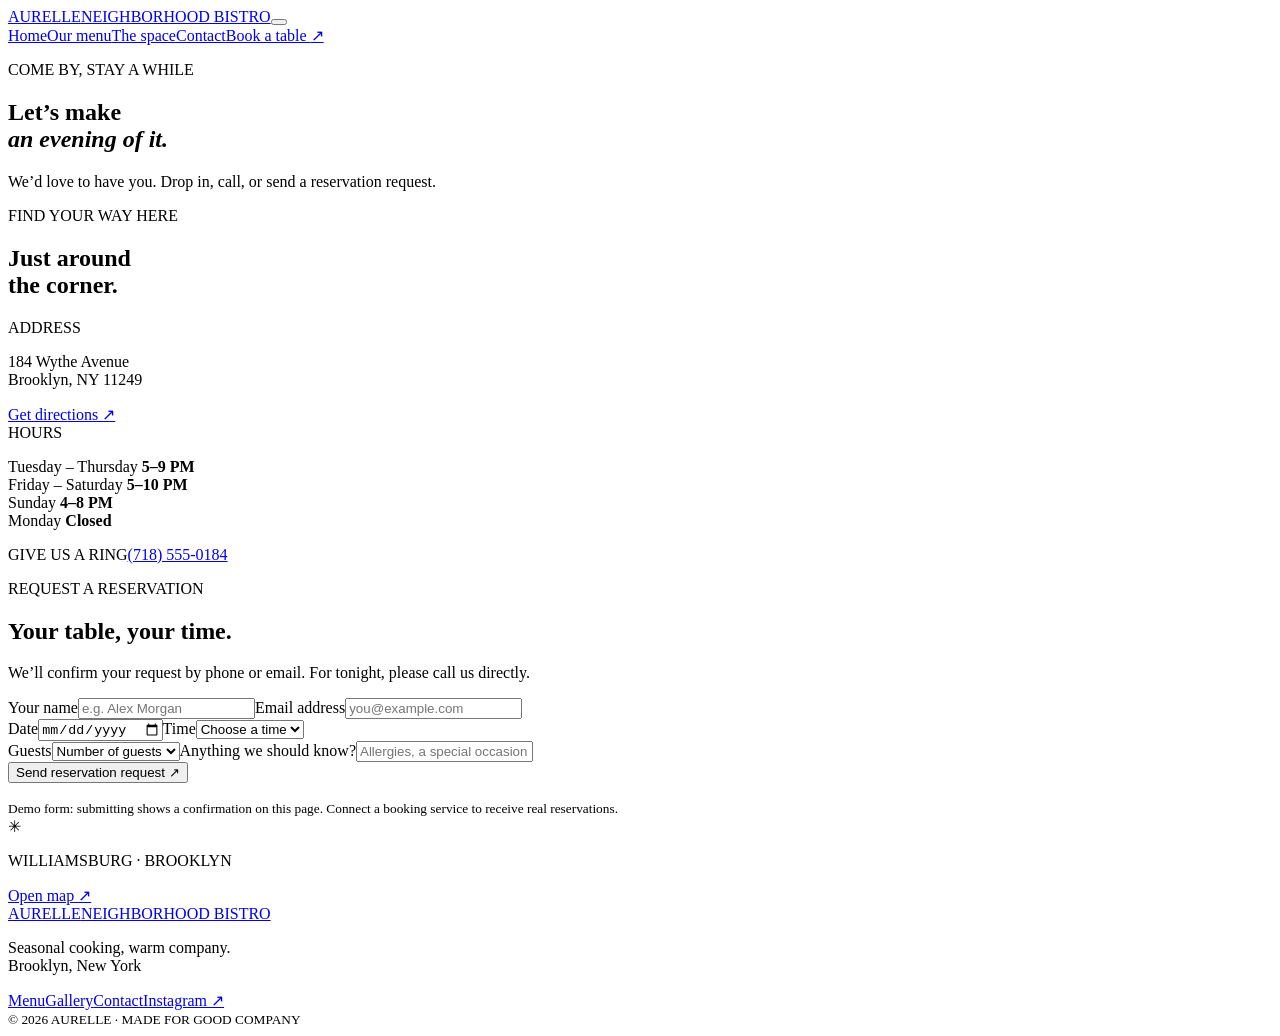
==== contact.html @ 5fd7da39 "Add contact.html" ====
<!doctype html>
<html lang="en"><head><meta charset="utf-8"><meta name="viewport" content="width=device-width, initial-scale=1"><meta name="description" content="Find Aurelle or request a reservation at our Brooklyn neighborhood bistro."><title>Contact & Reservations — Aurelle</title><link rel="preconnect" href="https://fonts.googleapis.com"><link rel="preconnect" href="https://fonts.gstatic.com" crossorigin><link href="https://fonts.googleapis.com/css2?family=DM+Sans:wght@400;500;600;700&family=Playfair+Display:wght@400;500;600&display=swap" rel="stylesheet"><link rel="stylesheet" href="styles.css"></head>
<body><header class="site-header"><a class="wordmark" href="index.html">AURELLE<span>NEIGHBORHOOD BISTRO</span></a><button class="menu-toggle" aria-label="Open navigation" aria-expanded="false"><i></i><i></i></button><nav class="main-nav"><a href="index.html">Home</a><a href="menu.html">Our menu</a><a href="gallery.html">The space</a><a class="active" href="contact.html">Contact</a><a class="nav-book" href="#reservation">Book a table <span>↗</span></a></nav></header>
<main><section class="page-heading"><p class="eyebrow">COME BY, STAY A WHILE</p><h1>Let’s make<br><em>an evening of it.</em></h1><p>We’d love to have you. Drop in, call, or send a reservation request.</p></section><section class="contact-layout section-pad" id="reservation"><div class="contact-details"><p class="eyebrow">FIND YOUR WAY HERE</p><h2>Just around<br>the corner.</h2><div class="detail-block"><span>ADDRESS</span><p>184 Wythe Avenue<br>Brooklyn, NY 11249</p><a class="text-link" href="https://maps.google.com/?q=184+Wythe+Avenue+Brooklyn+NY+11249" target="_blank" rel="noreferrer">Get directions ↗</a></div><div class="detail-block"><span>HOURS</span><p>Tuesday – Thursday <b>5–9 PM</b><br>Friday – Saturday <b>5–10 PM</b><br>Sunday <b>4–8 PM</b><br>Monday <b>Closed</b></p></div><div class="detail-block"><span>GIVE US A RING</span><a href="tel:+17185550184">(718) 555-0184</a></div></div><form class="reservation-form"><p class="eyebrow">REQUEST A RESERVATION</p><h2>Your table, your time.</h2><p class="form-intro">We’ll confirm your request by phone or email. For tonight, please call us directly.</p><div class="form-row"><label>Your name<input name="name" autocomplete="name" placeholder="e.g. Alex Morgan" required></label><label>Email address<input name="email" type="email" autocomplete="email" placeholder="you@example.com" required></label></div><div class="form-row"><label>Date<input name="date" type="date" required></label><label>Time<select name="time" required><option value="">Choose a time</option><option>5:00 PM</option><option>5:30 PM</option><option>6:00 PM</option><option>6:30 PM</option><option>7:00 PM</option><option>7:30 PM</option><option>8:00 PM</option><option>8:30 PM</option></select></label></div><div class="form-row"><label>Guests<select name="guests" required><option value="">Number of guests</option><option>1 guest</option><option>2 guests</option><option>3 guests</option><option>4 guests</option><option>5 guests</option><option>6 guests</option></select></label><label>Anything we should know?<input name="notes" placeholder="Allergies, a special occasion…"></label></div><button class="button button-dark submit-button" type="submit">Send reservation request <span>↗</span></button><p class="form-status" role="status" aria-live="polite"></p><small class="form-note">Demo form: submitting shows a confirmation on this page. Connect a booking service to receive real reservations.</small></form></section><section class="map-panel"><div class="map-placeholder"><span class="map-marker">✳</span><p>WILLIAMSBURG · BROOKLYN</p><a href="https://maps.google.com/?q=184+Wythe+Avenue+Brooklyn+NY+11249" target="_blank" rel="noreferrer">Open map ↗</a></div></section></main>
<footer class="site-footer"><a class="wordmark footer-mark" href="index.html">AURELLE<span>NEIGHBORHOOD BISTRO</span></a><p>Seasonal cooking, warm company.<br>Brooklyn, New York</p><div class="footer-links"><a href="menu.html">Menu</a><a href="gallery.html">Gallery</a><a href="contact.html">Contact</a><a href="https://instagram.com" target="_blank" rel="noreferrer">Instagram ↗</a></div><small>© 2026 AURELLE · MADE FOR GOOD COMPANY</small></footer><script src="script.js"></script></body></html>
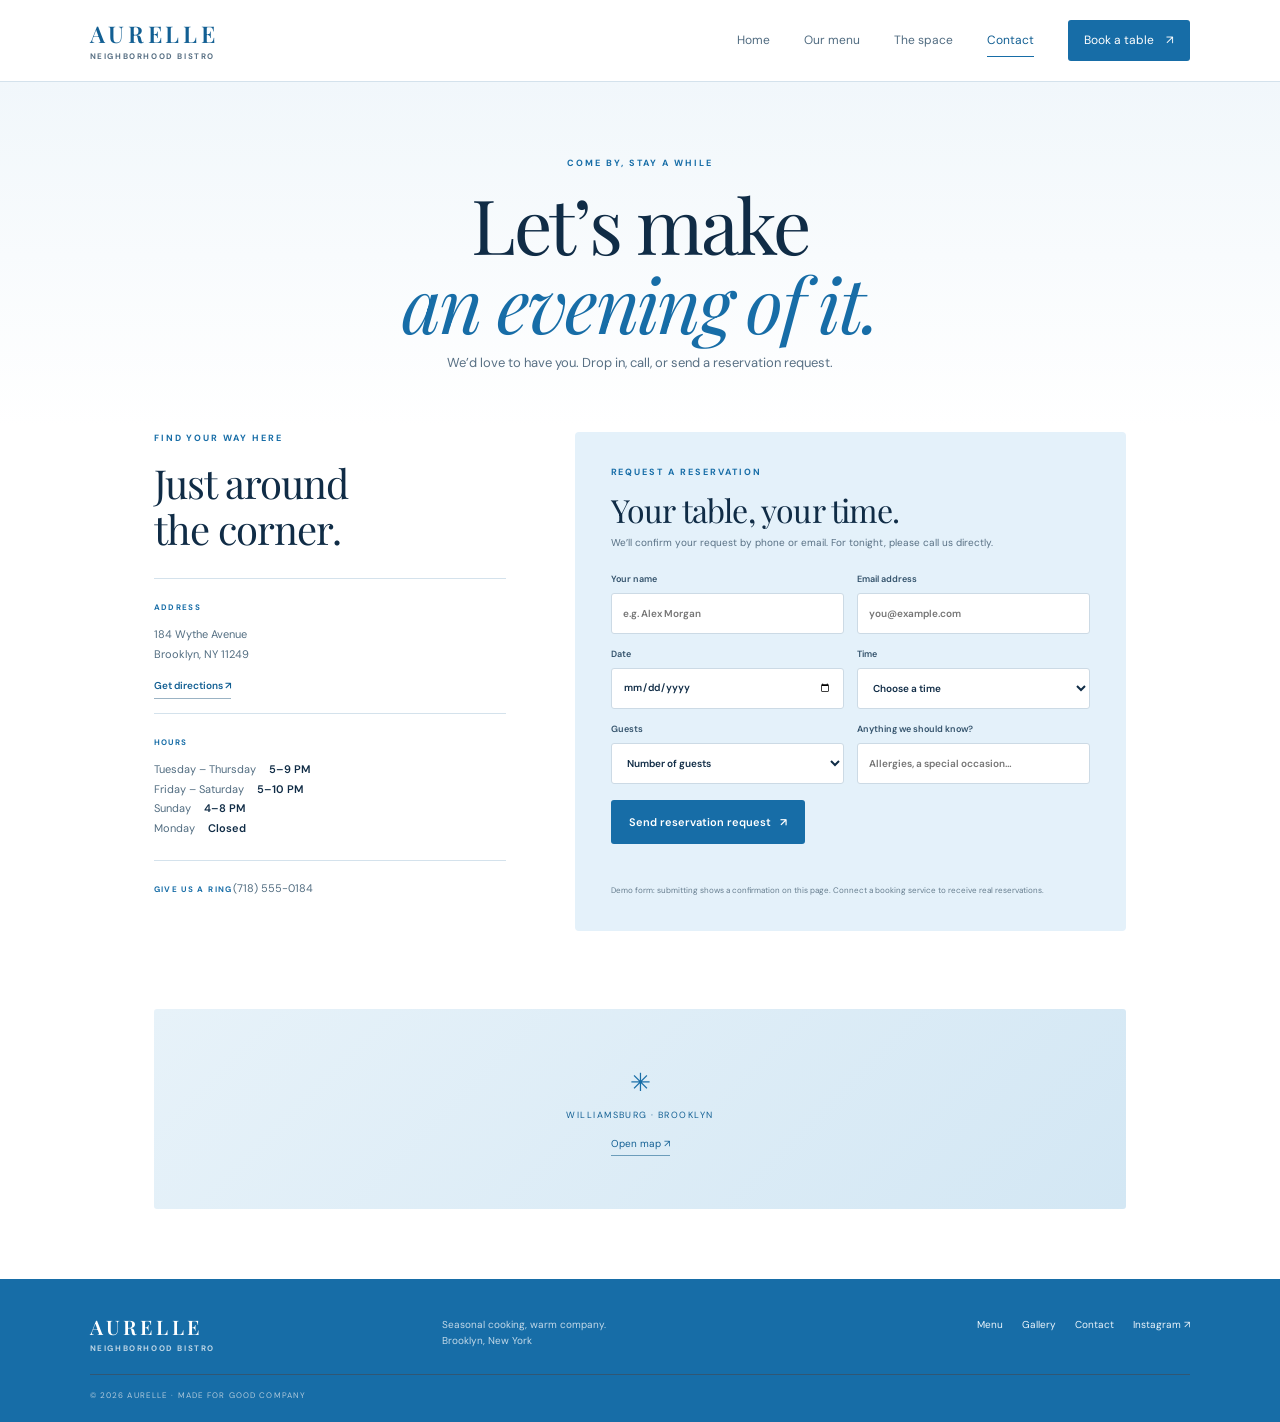
==== commit bad0c9a5: "Refresh mobile stylesheet reference" ====
--- a/contact.html
+++ b/contact.html
@@ -1,5 +1,6 @@
 <!doctype html>
-<html lang="en"><head><meta charset="utf-8"><meta name="viewport" content="width=device-width, initial-scale=1"><meta name="description" content="Find Aurelle or request a reservation at our Brooklyn neighborhood bistro."><title>Contact & Reservations — Aurelle</title><link rel="preconnect" href="https://fonts.googleapis.com"><link rel="preconnect" href="https://fonts.gstatic.com" crossorigin><link href="https://fonts.googleapis.com/css2?family=DM+Sans:wght@400;500;600;700&family=Playfair+Display:wght@400;500;600&display=swap" rel="stylesheet"><link rel="stylesheet" href="styles.css"></head>
+<html lang="en"><head><meta charset="utf-8"><meta name="viewport" content="width=device-width, initial-scale=1"><meta name="description" content="Find Aurelle or request a reservation at our Brooklyn neighborhood bistro."><title>Contact & Reservations — Aurelle</title><link rel="preconnect" href="https://fonts.googleapis.com"><link rel="preconnect" href="https://fonts.gstatic.com" crossorigin><link href="https://fonts.googleapis.com/css2?family=DM+Sans:wght@400;500;600;700&family=Playfair+Display:wght@400;500;600&display=swap" rel="stylesheet"><link rel="stylesheet" href="styles.css?v=blue-mobile-20261021"></head>
 <body><header class="site-header"><a class="wordmark" href="index.html">AURELLE<span>NEIGHBORHOOD BISTRO</span></a><button class="menu-toggle" aria-label="Open navigation" aria-expanded="false"><i></i><i></i></button><nav class="main-nav"><a href="index.html">Home</a><a href="menu.html">Our menu</a><a href="gallery.html">The space</a><a class="active" href="contact.html">Contact</a><a class="nav-book" href="#reservation">Book a table <span>↗</span></a></nav></header>
 <main><section class="page-heading"><p class="eyebrow">COME BY, STAY A WHILE</p><h1>Let’s make<br><em>an evening of it.</em></h1><p>We’d love to have you. Drop in, call, or send a reservation request.</p></section><section class="contact-layout section-pad" id="reservation"><div class="contact-details"><p class="eyebrow">FIND YOUR WAY HERE</p><h2>Just around<br>the corner.</h2><div class="detail-block"><span>ADDRESS</span><p>184 Wythe Avenue<br>Brooklyn, NY 11249</p><a class="text-link" href="https://maps.google.com/?q=184+Wythe+Avenue+Brooklyn+NY+11249" target="_blank" rel="noreferrer">Get directions ↗</a></div><div class="detail-block"><span>HOURS</span><p>Tuesday – Thursday <b>5–9 PM</b><br>Friday – Saturday <b>5–10 PM</b><br>Sunday <b>4–8 PM</b><br>Monday <b>Closed</b></p></div><div class="detail-block"><span>GIVE US A RING</span><a href="tel:+17185550184">(718) 555-0184</a></div></div><form class="reservation-form"><p class="eyebrow">REQUEST A RESERVATION</p><h2>Your table, your time.</h2><p class="form-intro">We’ll confirm your request by phone or email. For tonight, please call us directly.</p><div class="form-row"><label>Your name<input name="name" autocomplete="name" placeholder="e.g. Alex Morgan" required></label><label>Email address<input name="email" type="email" autocomplete="email" placeholder="you@example.com" required></label></div><div class="form-row"><label>Date<input name="date" type="date" required></label><label>Time<select name="time" required><option value="">Choose a time</option><option>5:00 PM</option><option>5:30 PM</option><option>6:00 PM</option><option>6:30 PM</option><option>7:00 PM</option><option>7:30 PM</option><option>8:00 PM</option><option>8:30 PM</option></select></label></div><div class="form-row"><label>Guests<select name="guests" required><option value="">Number of guests</option><option>1 guest</option><option>2 guests</option><option>3 guests</option><option>4 guests</option><option>5 guests</option><option>6 guests</option></select></label><label>Anything we should know?<input name="notes" placeholder="Allergies, a special occasion…"></label></div><button class="button button-dark submit-button" type="submit">Send reservation request <span>↗</span></button><p class="form-status" role="status" aria-live="polite"></p><small class="form-note">Demo form: submitting shows a confirmation on this page. Connect a booking service to receive real reservations.</small></form></section><section class="map-panel"><div class="map-placeholder"><span class="map-marker">✳</span><p>WILLIAMSBURG · BROOKLYN</p><a href="https://maps.google.com/?q=184+Wythe+Avenue+Brooklyn+NY+11249" target="_blank" rel="noreferrer">Open map ↗</a></div></section></main>
 <footer class="site-footer"><a class="wordmark footer-mark" href="index.html">AURELLE<span>NEIGHBORHOOD BISTRO</span></a><p>Seasonal cooking, warm company.<br>Brooklyn, New York</p><div class="footer-links"><a href="menu.html">Menu</a><a href="gallery.html">Gallery</a><a href="contact.html">Contact</a><a href="https://instagram.com" target="_blank" rel="noreferrer">Instagram ↗</a></div><small>© 2026 AURELLE · MADE FOR GOOD COMPANY</small></footer><script src="script.js"></script></body></html>
+
--- a/styles.css
+++ b/styles.css
@@ -0,0 +1,7 @@
+:root{--paper:#f5f9fc;--white:#fff;--ink:#102c46;--muted:#587084;--blue:#176da7;--blue-dark:#125f93;--blue-soft:#e4f1fa;--line:#d4e2ec;--serif:'Playfair Display',Georgia,serif;--sans:'DM Sans',Arial,sans-serif}*{box-sizing:border-box}html{scroll-behavior:smooth}body{margin:0;background:var(--white);color:var(--ink);font:15px/1.65 var(--sans);-webkit-font-smoothing:antialiased}a{color:inherit;text-decoration:none}button,input,select{font:inherit}.site-header{height:82px;padding:0 7%;display:flex;align-items:center;justify-content:space-between;border-bottom:1px solid var(--line);position:relative;z-index:5;background:rgba(255,255,255,.97)}.wordmark{font:600 23px/1 var(--serif);letter-spacing:.16em;color:var(--blue-dark)}.wordmark span{display:block;margin-top:7px;font:700 8px/1 var(--sans);letter-spacing:.2em;color:var(--muted)}.main-nav{display:flex;align-items:center;gap:34px;font-size:12px}.main-nav>a:not(.nav-book){color:#506b80;position:relative}.main-nav>a.active,.main-nav>a:hover{color:var(--blue-dark)}.main-nav>a:not(.nav-book)::after{content:"";position:absolute;left:0;right:100%;bottom:-7px;height:1px;background:var(--blue);transition:right .25s}.main-nav>a:not(.nav-book):hover::after,.main-nav>a.active::after{right:0}.nav-book{padding:11px 16px;border-radius:3px;background:var(--blue);color:white}.nav-book:hover,.button-dark:hover{background:var(--blue-dark)}.nav-book span,.button span,.text-link span{margin-left:9px}.menu-toggle{display:none}.hero{height:min(690px,calc(100vh - 82px));min-height:570px;position:relative;display:flex;align-items:center;overflow:hidden;background:#eff6fa}.hero-image{position:absolute;inset:0 0 0 40%;background:linear-gradient(90deg,#eff6fa 0%,rgba(239,246,250,.86) 11%,rgba(239,246,250,.05) 49%),linear-gradient(0deg,rgba(7,34,56,.15),transparent 40%),url('https://images.unsplash.com/photo-1414235077428-338989a2e8c0?auto=format&fit=crop&w=1800&q=90') center/cover}.hero-copy{position:relative;padding-left:11%;width:59%;max-width:740px}.eyebrow{font-size:9px;line-height:1.5;letter-spacing:.22em;font-weight:700;color:var(--blue);margin:0}.hero h1,.page-heading h1{font:400 clamp(54px,6.4vw,82px)/1.04 var(--serif);letter-spacing:-.035em;margin:22px 0 18px}.hero h1 em,.page-heading h1 em,.intro h2 em{color:var(--blue);font-weight:400}.lead{max-width:390px;color:#526b7c;font-size:14px;line-height:1.9}.hero-actions{display:flex;align-items:center;gap:25px;margin-top:30px}.button{display:inline-flex;align-items:center;justify-content:center;padding:13px 18px;border:0;border-radius:3px;font-size:11px;font-weight:600;transition:transform .22s,background .22s,box-shadow .22s;cursor:pointer}.button:hover{transform:translateY(-2px);box-shadow:0 7px 20px #123c5c20}.button-dark{background:var(--blue);color:white}.button-light{background:white;color:var(--blue-dark)}.text-link{display:inline-flex;align-items:center;font-size:11px;font-weight:600;border-bottom:1px solid #9bb3c4;padding-bottom:4px;color:var(--blue-dark)}.hero-meta{margin-top:58px;display:flex;gap:25px;font-size:8px;letter-spacing:.11em;color:#4d6a7f}.status-dot{display:inline-block;width:6px;height:6px;border-radius:50%;background:#3986bc;margin-right:6px}.hero-stamp{position:absolute;right:8%;bottom:9%;border:1px solid rgba(255,255,255,.8);border-radius:50%;width:98px;height:98px;color:white;display:grid;place-content:center;text-align:center;font-size:8px;letter-spacing:.15em;line-height:1.7;transform:rotate(8deg);text-shadow:0 1px 7px #102c46}.section-pad{padding-left:12%;padding-right:12%}.intro{padding-top:105px;padding-bottom:115px}.section-kicker{font-size:9px;letter-spacing:.14em;color:var(--muted)}.section-kicker span{color:#a6c3d7}.intro-content{display:grid;grid-template-columns:1.15fr .85fr;align-items:end;margin-top:24px;gap:60px}.intro h2,.featured h2,.contact-details h2,.reservation-form h2{font:400 clamp(38px,4.5vw,59px)/1.16 var(--serif);letter-spacing:-.025em;margin:0}.intro-content>div{max-width:365px;color:var(--muted)}.intro-content .text-link{margin-top:14px}.featured{background:var(--blue-dark);color:white;display:grid;grid-template-columns:1fr 1fr}.featured-photo{background:url('https://images.unsplash.com/photo-1559339352-11d035aa65de?auto=format&fit=crop&w=1300&q=85') center/cover;min-height:450px}.featured-copy{padding:72px 13%;align-self:center}.featured-copy .eyebrow{color:#b9d9ef}.featured h2{font-size:clamp(38px,4vw,50px);margin:18px 0}.featured-copy>p:not(.eyebrow){color:#d2e4f0;max-width:340px;font-size:13px;line-height:1.9;margin-bottom:26px}.quote{text-align:center;padding-top:88px;padding-bottom:96px}.quote-mark{font:50px var(--serif);color:var(--blue)}.quote blockquote{font:400 clamp(28px,3.7vw,45px)/1.35 var(--serif);margin:0}.quote>p{font-size:8px;letter-spacing:.2em;color:var(--muted);margin:21px}.visit-strip{padding:44px 12%;background:var(--blue-soft);display:flex;justify-content:space-between;align-items:center;gap:24px}.visit-strip .eyebrow{margin-bottom:8px}.visit-strip h2{font:400 31px/1.2 var(--serif);margin:0}.site-footer{background:#176da7;color:#edf6fc;padding:38px 7% 20px;display:grid;grid-template-columns:1fr 1fr 1.2fr;gap:22px;align-items:start}.footer-mark{color:#fff;font-size:20px}.footer-mark span{color:#bdd5e5}.site-footer>p{margin:0;color:#c4dae9;font-size:10px}.footer-links{display:flex;gap:19px;justify-content:flex-end;font-size:10px;flex-wrap:wrap}.footer-links a:hover{color:#a8d5f2}.site-footer small{grid-column:1/-1;border-top:1px solid #315774;padding-top:14px;color:#afc9db;font-size:8px;letter-spacing:.14em}.page-heading{text-align:center;padding:75px 20px 54px;background:linear-gradient(180deg,#f1f7fb,white)}.page-heading h1{font-size:clamp(52px,6vw,76px);margin:13px 0 10px}.page-heading>p:last-child{margin:0 auto;color:var(--muted);font-size:13px;max-width:440px}.menu-wrap{padding-top:8px;padding-bottom:78px}.menu-toolbar{display:flex;justify-content:space-between;align-items:center;border-bottom:1px solid var(--line);padding-bottom:15px;margin-bottom:28px;gap:18px}.menu-toolbar>p{font-size:8px;letter-spacing:.14em;color:var(--muted);white-space:nowrap}.filter-list{display:flex;gap:8px}.filter-chip{border:1px solid var(--line);border-radius:99px;background:white;padding:8px 14px;font-size:10px;color:#506b80;cursor:pointer;transition:.2s}.filter-chip.selected,.filter-chip:hover{background:var(--blue);border-color:var(--blue);color:white}.menu-grid{display:grid;grid-template-columns:repeat(3,minmax(0,1fr));gap:32px 22px}.dish-card{position:relative;min-width:0}.dish-image{height:210px;background-image:var(--dish);background-position:center;background-size:cover;border-radius:3px;transition:transform .45s,filter .3s}.dish-card:hover .dish-image{transform:scale(1.02);filter:saturate(1.08)}.dish-info{display:flex;justify-content:space-between;gap:9px;padding-top:12px}.dish-info h2{font:500 18px/1.3 var(--serif);letter-spacing:0;margin:0}.dish-info p{font-size:10px;color:var(--muted);margin:5px 0 0;line-height:1.5}.dish-info strong{font-size:12px;font-weight:600;color:var(--blue-dark);white-space:nowrap}.dish-tag{display:block;font-size:7px;letter-spacing:.16em;color:var(--blue);margin-top:9px}.dish-card[hidden]{display:none}.menu-note{display:flex;gap:12px;align-items:center;border-top:1px solid var(--line);margin-top:45px;padding-top:16px;color:var(--muted);font-size:10px}.menu-note p{margin:0}.menu-note span{color:var(--blue);font-size:19px}.gallery-grid{display:grid;grid-template-columns:1.12fr .88fr .88fr;grid-template-rows:245px 245px;gap:14px;padding-bottom:55px}.gallery-tile{border:0;border-radius:3px;background:none;padding:0;position:relative;overflow:hidden;text-align:left;cursor:zoom-in;min-width:0}.gallery-tile img{width:100%;height:100%;object-fit:cover;display:block;transition:transform .5s}.gallery-tile:hover img{transform:scale(1.05)}.tile-tall{grid-row:span 2}.gallery-tile span{position:absolute;left:15px;bottom:13px;color:white;font-size:9px;letter-spacing:.1em;text-shadow:0 1px 6px #102c46}.gallery-tile i{font-style:normal;margin-left:9px;font-size:8px;letter-spacing:.16em}.lightbox{border:0;padding:0;max-width:min(92vw,1000px);max-height:90vh;background:transparent;overflow:visible}.lightbox::backdrop{background:rgba(7,25,40,.88)}.lightbox img{max-width:90vw;max-height:84vh;display:block;object-fit:contain}.lightbox-close{position:absolute;right:-38px;top:-40px;border:0;background:transparent;color:white;font-size:34px;cursor:pointer}.contact-layout{display:grid;grid-template-columns:.78fr 1.22fr;gap:7%;padding-top:5px;padding-bottom:78px;scroll-margin-top:25px}.contact-details h2{font-size:40px;margin:14px 0 26px}.detail-block{border-top:1px solid var(--line);padding:14px 0}.detail-block>span{font-size:8px;letter-spacing:.17em;color:var(--blue);font-weight:700}.detail-block p,.detail-block>a:not(.text-link){font-size:11px;color:#526d81;line-height:1.8;margin:7px 0}.detail-block b{font-weight:600;padding-left:10px;color:var(--ink)}.detail-block .text-link{font-size:10px}.reservation-form{background:var(--blue-soft);border-radius:4px;padding:34px 36px}.reservation-form h2{font-size:32px;margin:11px 0 7px}.form-intro{font-size:10px;color:var(--muted);margin:0 0 21px}.form-row{display:grid;grid-template-columns:1fr 1fr;gap:13px;margin-bottom:13px}.reservation-form label{display:flex;flex-direction:column;gap:6px;font-size:9px;font-weight:600;color:#33526b}.reservation-form input,.reservation-form select{width:100%;height:41px;background:white;border:1px solid #ccdae5;padding:0 11px;font-size:10px;color:var(--ink);border-radius:3px}.reservation-form input:focus,.reservation-form select:focus{outline:2px solid #8dbfe0;border-color:var(--blue)}.submit-button{margin-top:3px}.form-status{font-size:11px;color:var(--blue-dark);min-height:18px}.form-note{font-size:8px;color:#667d8e;display:block;margin-top:5px}.map-panel{margin:0 12% 70px;height:200px;border-radius:3px;background:linear-gradient(135deg,#e7f2f9,#d3e7f4);display:grid;place-items:center;text-align:center}.map-placeholder{display:grid;justify-items:center}.map-marker{color:var(--blue);font-size:25px}.map-placeholder p{font-size:9px;letter-spacing:.16em;margin:5px;color:var(--blue-dark)}.map-placeholder a{font-size:10px;border-bottom:1px solid #6c9dbb;padding-bottom:3px;margin-top:8px;color:var(--blue-dark)}
+@media(max-width:850px){.site-header{height:72px;padding:0 5%}.menu-toggle{display:flex;flex-direction:column;gap:5px;border:0;background:none;padding:10px;cursor:pointer}.menu-toggle i{display:block;width:22px;height:2px;background:var(--blue-dark);border-radius:2px}.main-nav{display:none;position:absolute;top:72px;left:0;right:0;background:white;padding:12px 6% 22px;box-shadow:0 12px 18px #123c5c16;align-items:stretch;gap:0;flex-direction:column}.main-nav.open{display:flex}.main-nav a{padding:12px 0;border-bottom:1px solid var(--line)}.main-nav .nav-book{border:0;padding:13px 0;background:transparent;color:var(--blue-dark)}.main-nav>a:not(.nav-book)::after{display:none}.hero{height:auto;min-height:630px;align-items:flex-end}.hero-image{inset:0 0 40% 0;background:linear-gradient(0deg,#eff6fa 0%,rgba(239,246,250,.02) 43%),url('https://images.unsplash.com/photo-1414235077428-338989a2e8c0?auto=format&fit=crop&w=1300&q=85') center 48%/cover}.hero-copy{width:100%;max-width:none;padding:0 7% 28px}.hero h1{font-size:clamp(48px,10vw,64px);margin:10px 0}.lead{font-size:13px;max-width:440px}.hero-meta{margin-top:26px;justify-content:space-between;gap:12px}.hero-stamp{right:7%;top:37%;width:82px;height:82px;font-size:7px}.section-pad{padding-left:7%;padding-right:7%}.intro{padding-top:72px;padding-bottom:76px}.intro-content{gap:26px}.featured-photo{min-height:360px}.featured-copy{padding:48px 9%}.featured h2{font-size:39px}.visit-strip{padding:36px 7%}.menu-grid{grid-template-columns:repeat(2,minmax(0,1fr))}.gallery-grid{padding-left:5%;padding-right:5%;grid-template-rows:190px 190px}.contact-layout{gap:5%;grid-template-columns:.8fr 1.2fr}.reservation-form{padding:27px 23px}.map-panel{margin-left:7%;margin-right:7%}.site-footer{padding-left:5%;padding-right:5%}}
+@media(max-width:600px){body{font-size:14px}.wordmark{font-size:19px}.wordmark span{font-size:7px}.hero{min-height:560px}.hero-image{inset:0 0 43% 0}.hero-copy{padding:0 6% 23px}.hero h1{font-size:49px}.lead{font-size:12px;line-height:1.75}.hero-actions{gap:15px;margin-top:22px;align-items:flex-start;flex-direction:column}.button{padding:12px 15px}.hero-meta{font-size:7px;flex-direction:column;gap:6px;margin-top:20px}.hero-stamp{display:none}.intro{padding-top:58px;padding-bottom:60px}.intro-content{grid-template-columns:1fr;gap:14px;margin-top:17px}.intro h2{font-size:39px}.featured{grid-template-columns:1fr}.featured-photo{min-height:215px}.featured-copy{padding:31px 7%}.featured h2{font-size:34px;margin:12px 0}.featured-copy>p:not(.eyebrow){font-size:12px;margin-bottom:19px}.quote{padding-top:58px;padding-bottom:62px}.quote blockquote{font-size:28px}.quote blockquote br{display:none}.visit-strip{align-items:flex-start;gap:16px;flex-direction:column;padding:28px 6%}.visit-strip h2{font-size:26px}.site-footer{grid-template-columns:1fr auto;gap:11px;padding:23px 5% 15px}.footer-mark{font-size:17px;letter-spacing:.12em}.footer-mark span{font-size:6px}.site-footer>p{grid-column:auto;grid-row:auto;text-align:right;font-size:8px;line-height:1.5}.footer-links{grid-column:1/-1;justify-content:flex-start;gap:15px;margin-top:3px;font-size:9px}.site-footer small{padding-top:10px;font-size:6px}.page-heading{padding:53px 7% 36px}.page-heading h1{font-size:48px}.page-heading>p:last-child{font-size:12px}.menu-wrap{padding-top:0;padding-bottom:52px}.menu-toolbar{align-items:flex-start;gap:9px;flex-direction:column;margin-bottom:19px}.menu-toolbar>p{font-size:7px}.filter-list{max-width:100%;overflow-x:auto;padding-bottom:5px}.filter-chip{white-space:nowrap;padding:8px 11px;font-size:9px}.menu-grid{gap:22px 11px}.dish-image{height:clamp(105px,34vw,145px)}.dish-info h2{font-size:15px}.dish-info p{font-size:8px}.dish-info strong{font-size:10px}.dish-tag{font-size:6px;margin-top:7px}.menu-note{margin-top:30px;font-size:9px;align-items:flex-start}.gallery-grid{grid-template-columns:1fr 1fr;grid-template-rows:clamp(140px,47vw,200px) clamp(105px,36vw,150px) clamp(105px,36vw,150px);gap:8px;padding:0 4% 35px}.gallery-tile.tile-tall{grid-row:span 2}.gallery-tile span{left:8px;bottom:7px;font-size:7px}.gallery-tile i{display:block;margin:2px 0 0;font-size:6px}.lightbox-close{right:0;top:-42px}.contact-layout{grid-template-columns:1fr;gap:23px;padding-top:0;padding-bottom:48px}.contact-details h2{font-size:35px;margin-bottom:18px}.detail-block{padding:11px 0}.reservation-form{padding:24px 17px}.reservation-form h2{font-size:27px}.form-row{grid-template-columns:1fr 1fr;gap:9px;margin-bottom:11px}.reservation-form label{font-size:8px}.reservation-form input,.reservation-form select{height:39px;font-size:10px;padding:0 8px}.form-note{font-size:7px}.map-panel{height:135px;margin:0 4% 42px}}
+@media(max-width:360px){.hero h1{font-size:43px}.form-row{grid-template-columns:1fr}.footer-links{gap:12px}.site-footer>p{font-size:7px}}
+@media(prefers-reduced-motion:no-preference){.scroll-reveal{opacity:0;transform:translateY(30px) scale(.985);transition:opacity .75s ease,transform .75s cubic-bezier(.18,.72,.25,1)}.scroll-reveal.is-visible{opacity:1;transform:translateY(0) scale(1)}.dish-card.scroll-reveal:nth-child(3n+2){transition-delay:.1s}.dish-card.scroll-reveal:nth-child(3n){transition-delay:.2s}.button span,.text-link span{display:inline-block;transition:transform .2s}.button:hover span,.text-link:hover span{transform:translate(2px,-2px)}.gallery-tile img{transition:transform .55s cubic-bezier(.2,.7,.2,1)}.gallery-tile:hover img{transform:scale(1.055)}.hero-stamp{transition:transform .3s}.hero-stamp:hover{transform:rotate(0) scale(1.05)}}
+@media(prefers-reduced-motion:reduce){html{scroll-behavior:auto}*,*::before,*::after{animation-duration:.01ms!important;animation-iteration-count:1!important;scroll-behavior:auto!important;transition-duration:.01ms!important}}
+
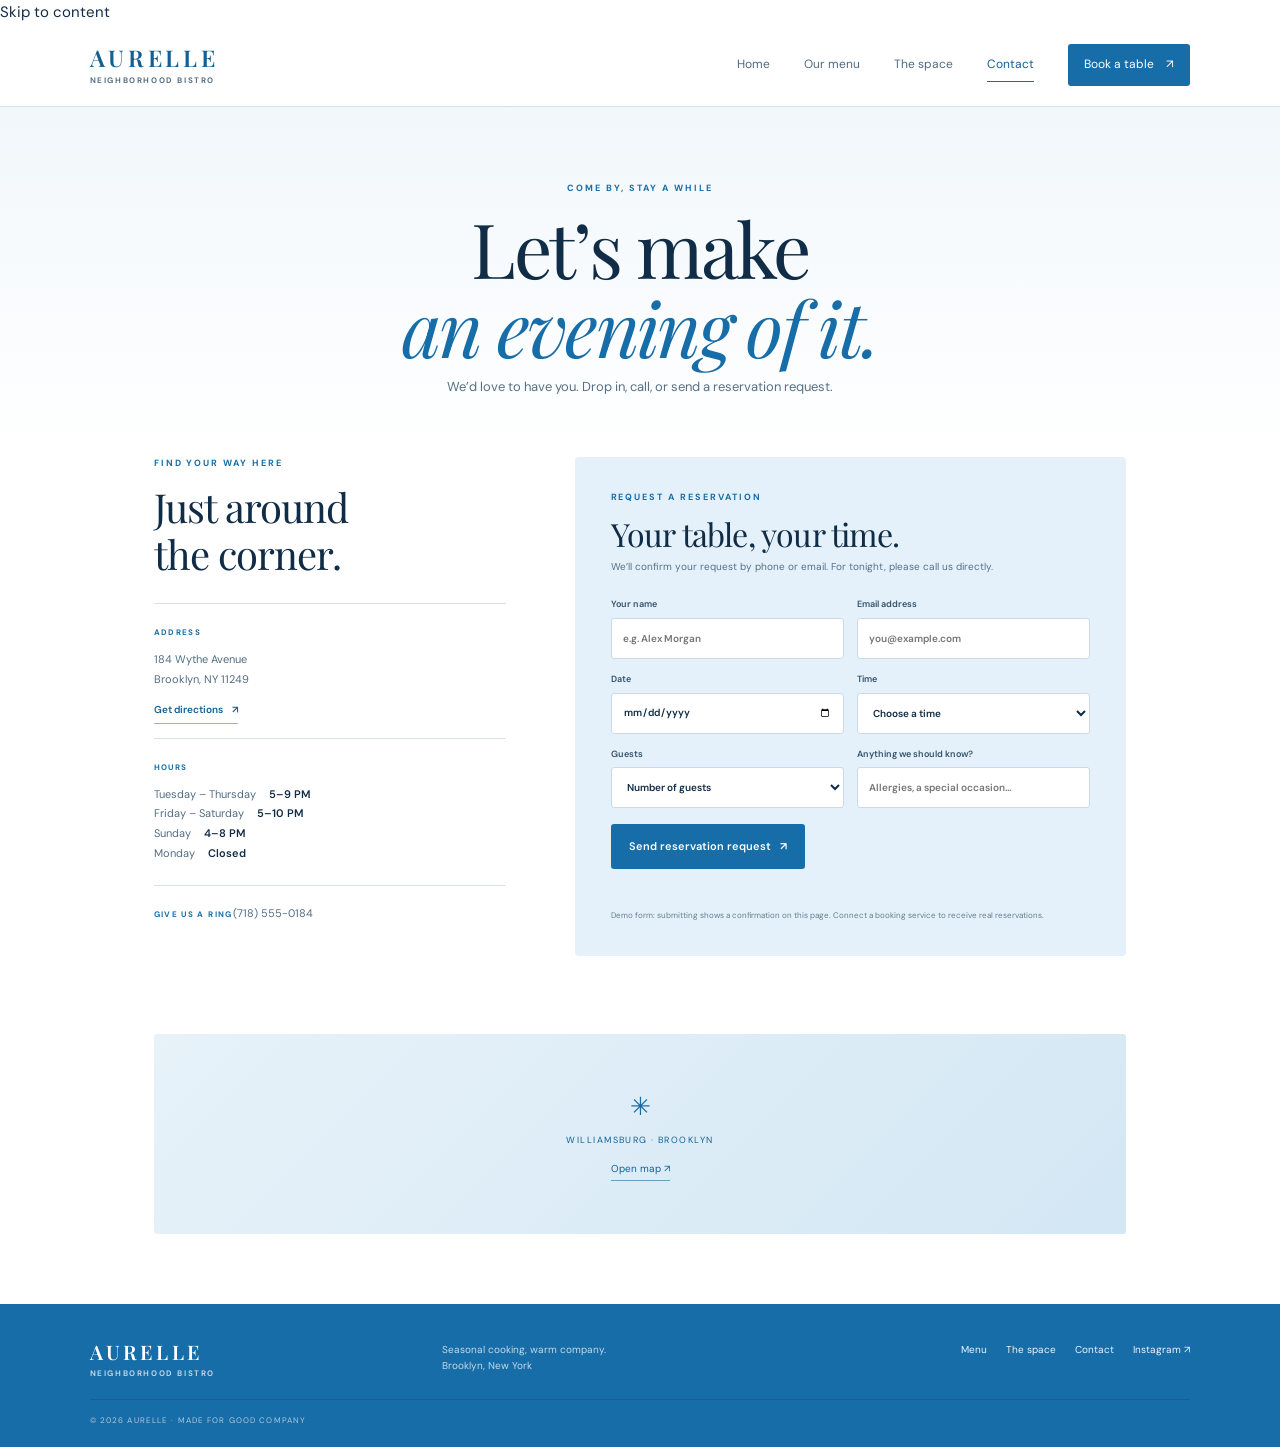
==== commit 7f0433a2: "Replace contact.html with ZIP source" ====
--- a/contact.html
+++ b/contact.html
@@ -1,6 +1,58 @@
 <!doctype html>
-<html lang="en"><head><meta charset="utf-8"><meta name="viewport" content="width=device-width, initial-scale=1"><meta name="description" content="Find Aurelle or request a reservation at our Brooklyn neighborhood bistro."><title>Contact & Reservations — Aurelle</title><link rel="preconnect" href="https://fonts.googleapis.com"><link rel="preconnect" href="https://fonts.gstatic.com" crossorigin><link href="https://fonts.googleapis.com/css2?family=DM+Sans:wght@400;500;600;700&family=Playfair+Display:wght@400;500;600&display=swap" rel="stylesheet"><link rel="stylesheet" href="styles.css?v=blue-mobile-20261021"></head>
-<body><header class="site-header"><a class="wordmark" href="index.html">AURELLE<span>NEIGHBORHOOD BISTRO</span></a><button class="menu-toggle" aria-label="Open navigation" aria-expanded="false"><i></i><i></i></button><nav class="main-nav"><a href="index.html">Home</a><a href="menu.html">Our menu</a><a href="gallery.html">The space</a><a class="active" href="contact.html">Contact</a><a class="nav-book" href="#reservation">Book a table <span>↗</span></a></nav></header>
-<main><section class="page-heading"><p class="eyebrow">COME BY, STAY A WHILE</p><h1>Let’s make<br><em>an evening of it.</em></h1><p>We’d love to have you. Drop in, call, or send a reservation request.</p></section><section class="contact-layout section-pad" id="reservation"><div class="contact-details"><p class="eyebrow">FIND YOUR WAY HERE</p><h2>Just around<br>the corner.</h2><div class="detail-block"><span>ADDRESS</span><p>184 Wythe Avenue<br>Brooklyn, NY 11249</p><a class="text-link" href="https://maps.google.com/?q=184+Wythe+Avenue+Brooklyn+NY+11249" target="_blank" rel="noreferrer">Get directions ↗</a></div><div class="detail-block"><span>HOURS</span><p>Tuesday – Thursday <b>5–9 PM</b><br>Friday – Saturday <b>5–10 PM</b><br>Sunday <b>4–8 PM</b><br>Monday <b>Closed</b></p></div><div class="detail-block"><span>GIVE US A RING</span><a href="tel:+17185550184">(718) 555-0184</a></div></div><form class="reservation-form"><p class="eyebrow">REQUEST A RESERVATION</p><h2>Your table, your time.</h2><p class="form-intro">We’ll confirm your request by phone or email. For tonight, please call us directly.</p><div class="form-row"><label>Your name<input name="name" autocomplete="name" placeholder="e.g. Alex Morgan" required></label><label>Email address<input name="email" type="email" autocomplete="email" placeholder="you@example.com" required></label></div><div class="form-row"><label>Date<input name="date" type="date" required></label><label>Time<select name="time" required><option value="">Choose a time</option><option>5:00 PM</option><option>5:30 PM</option><option>6:00 PM</option><option>6:30 PM</option><option>7:00 PM</option><option>7:30 PM</option><option>8:00 PM</option><option>8:30 PM</option></select></label></div><div class="form-row"><label>Guests<select name="guests" required><option value="">Number of guests</option><option>1 guest</option><option>2 guests</option><option>3 guests</option><option>4 guests</option><option>5 guests</option><option>6 guests</option></select></label><label>Anything we should know?<input name="notes" placeholder="Allergies, a special occasion…"></label></div><button class="button button-dark submit-button" type="submit">Send reservation request <span>↗</span></button><p class="form-status" role="status" aria-live="polite"></p><small class="form-note">Demo form: submitting shows a confirmation on this page. Connect a booking service to receive real reservations.</small></form></section><section class="map-panel"><div class="map-placeholder"><span class="map-marker">✳</span><p>WILLIAMSBURG · BROOKLYN</p><a href="https://maps.google.com/?q=184+Wythe+Avenue+Brooklyn+NY+11249" target="_blank" rel="noreferrer">Open map ↗</a></div></section></main>
-<footer class="site-footer"><a class="wordmark footer-mark" href="index.html">AURELLE<span>NEIGHBORHOOD BISTRO</span></a><p>Seasonal cooking, warm company.<br>Brooklyn, New York</p><div class="footer-links"><a href="menu.html">Menu</a><a href="gallery.html">Gallery</a><a href="contact.html">Contact</a><a href="https://instagram.com" target="_blank" rel="noreferrer">Instagram ↗</a></div><small>© 2026 AURELLE · MADE FOR GOOD COMPANY</small></footer><script src="script.js"></script></body></html>
-
+<html lang="en">
+<head>
+<meta charset="utf-8">
+<meta name="viewport" content="width=device-width, initial-scale=1">
+<meta name="theme-color" content="#176da7">
+<meta name="description" content="Find Aurelle or request a reservation at our Brooklyn neighborhood bistro.">
+<title>Contact & Reservations — Aurelle</title>
+<link rel="icon" href="data:image/svg+xml,%3Csvg xmlns='http://www.w3.org/2000/svg' viewBox='0 0 64 64'%3E%3Crect width='64' height='64' rx='14' fill='%23176da7'/%3E%3Ctext x='32' y='44' font-size='36' text-anchor='middle' fill='white' font-family='Georgia,serif'%3EA%3C/text%3E%3C/svg%3E">
+<link rel="preconnect" href="https://fonts.googleapis.com">
+<link rel="preconnect" href="https://fonts.gstatic.com" crossorigin>
+<link href="https://fonts.googleapis.com/css2?family=DM+Sans:wght@400;500;600;700&amp;family=Playfair+Display:ital,wght@0,400;0,500;0,600;1,400&amp;display=swap" rel="stylesheet">
+<link rel="stylesheet" href="styles.css?v=blue-20261022">
+<script>document.documentElement.classList.add('js')</script>
+</head>
+<body>
+<a class="skip-link" href="#main">Skip to content</a>
+<header class="site-header">
+  <a class="wordmark" href="index.html" aria-label="Aurelle home">AURELLE<span>NEIGHBORHOOD BISTRO</span></a>
+  <button class="menu-toggle" type="button" aria-label="Open navigation" aria-expanded="false" aria-controls="site-nav"><i></i><i></i></button>
+  <nav class="main-nav" id="site-nav" aria-label="Main">
+    <a href="index.html">Home</a>
+    <a href="menu.html">Our menu</a>
+    <a href="gallery.html">The space</a>
+    <a class="active" aria-current="page" href="contact.html">Contact</a>
+    <a class="nav-book" href="#reservation">Book a table <span aria-hidden="true">↗</span></a>
+  </nav>
+</header>
+<main id="main">
+  <section class="page-heading"><p class="eyebrow">COME BY, STAY A WHILE</p><h1>Let’s make<br><em>an evening of it.</em></h1><p>We’d love to have you. Drop in, call, or send a reservation request.</p></section>
+  <section class="contact-layout section-pad" id="reservation">
+    <div class="contact-details reveal"><p class="eyebrow">FIND YOUR WAY HERE</p><h2>Just around<br>the corner.</h2>
+      <div class="detail-block"><span>ADDRESS</span><p>184 Wythe Avenue<br>Brooklyn, NY 11249</p><a class="text-link" href="https://maps.google.com/?q=184+Wythe+Avenue+Brooklyn+NY+11249" target="_blank" rel="noopener noreferrer">Get directions <span aria-hidden="true">↗</span></a></div>
+      <div class="detail-block"><span>HOURS</span><p>Tuesday – Thursday <b>5–9 PM</b><br>Friday – Saturday <b>5–10 PM</b><br>Sunday <b>4–8 PM</b><br>Monday <b>Closed</b></p></div>
+      <div class="detail-block"><span>GIVE US A RING</span><a href="tel:+17185550184">(718) 555-0184</a></div>
+    </div>
+    <form class="reservation-form reveal" novalidate>
+      <p class="eyebrow">REQUEST A RESERVATION</p><h2>Your table, your time.</h2>
+      <p class="form-intro">We’ll confirm your request by phone or email. For tonight, please call us directly.</p>
+      <div class="form-row"><label>Your name<input name="name" autocomplete="name" placeholder="e.g. Alex Morgan" required></label><label>Email address<input name="email" type="email" autocomplete="email" placeholder="you@example.com" required></label></div>
+      <div class="form-row"><label>Date<input name="date" type="date" required></label><label>Time<select name="time" required><option value="">Choose a time</option><option value="5:00 PM">5:00 PM</option><option value="5:30 PM">5:30 PM</option><option value="6:00 PM">6:00 PM</option><option value="6:30 PM">6:30 PM</option><option value="7:00 PM">7:00 PM</option><option value="7:30 PM">7:30 PM</option><option value="8:00 PM">8:00 PM</option><option value="8:30 PM">8:30 PM</option></select></label></div>
+      <div class="form-row"><label>Guests<select name="guests" required><option value="">Number of guests</option><option value="1">1 guest</option><option value="2">2 guests</option><option value="3">3 guests</option><option value="4">4 guests</option><option value="5">5 guests</option><option value="6">6 guests</option></select></label><label>Anything we should know?<input name="notes" placeholder="Allergies, a special occasion…"></label></div>
+      <button class="button button-dark submit-button" type="submit">Send reservation request <span aria-hidden="true">↗</span></button>
+      <p class="form-status" role="status" aria-live="polite"></p>
+      <small class="form-note">Demo form: submitting shows a confirmation on this page. Connect a booking service to receive real reservations.</small>
+    </form>
+  </section>
+  <section class="map-panel reveal" aria-label="Map"><div class="map-placeholder"><span class="map-marker" aria-hidden="true">✳</span><p>WILLIAMSBURG · BROOKLYN</p><a href="https://maps.google.com/?q=184+Wythe+Avenue+Brooklyn+NY+11249" target="_blank" rel="noopener noreferrer">Open map ↗</a></div></section>
+</main>
+<footer class="site-footer">
+  <a class="wordmark footer-mark" href="index.html">AURELLE<span>NEIGHBORHOOD BISTRO</span></a>
+  <p>Seasonal cooking, warm company.<br>Brooklyn, New York</p>
+  <div class="footer-links"><a href="menu.html">Menu</a><a href="gallery.html">The space</a><a href="contact.html">Contact</a><a href="https://instagram.com" target="_blank" rel="noopener noreferrer">Instagram ↗</a></div>
+  <small>© 2026 AURELLE · MADE FOR GOOD COMPANY</small>
+</footer>
+<script src="script.js?v=blue-20261022"></script>
+</body>
+</html>
